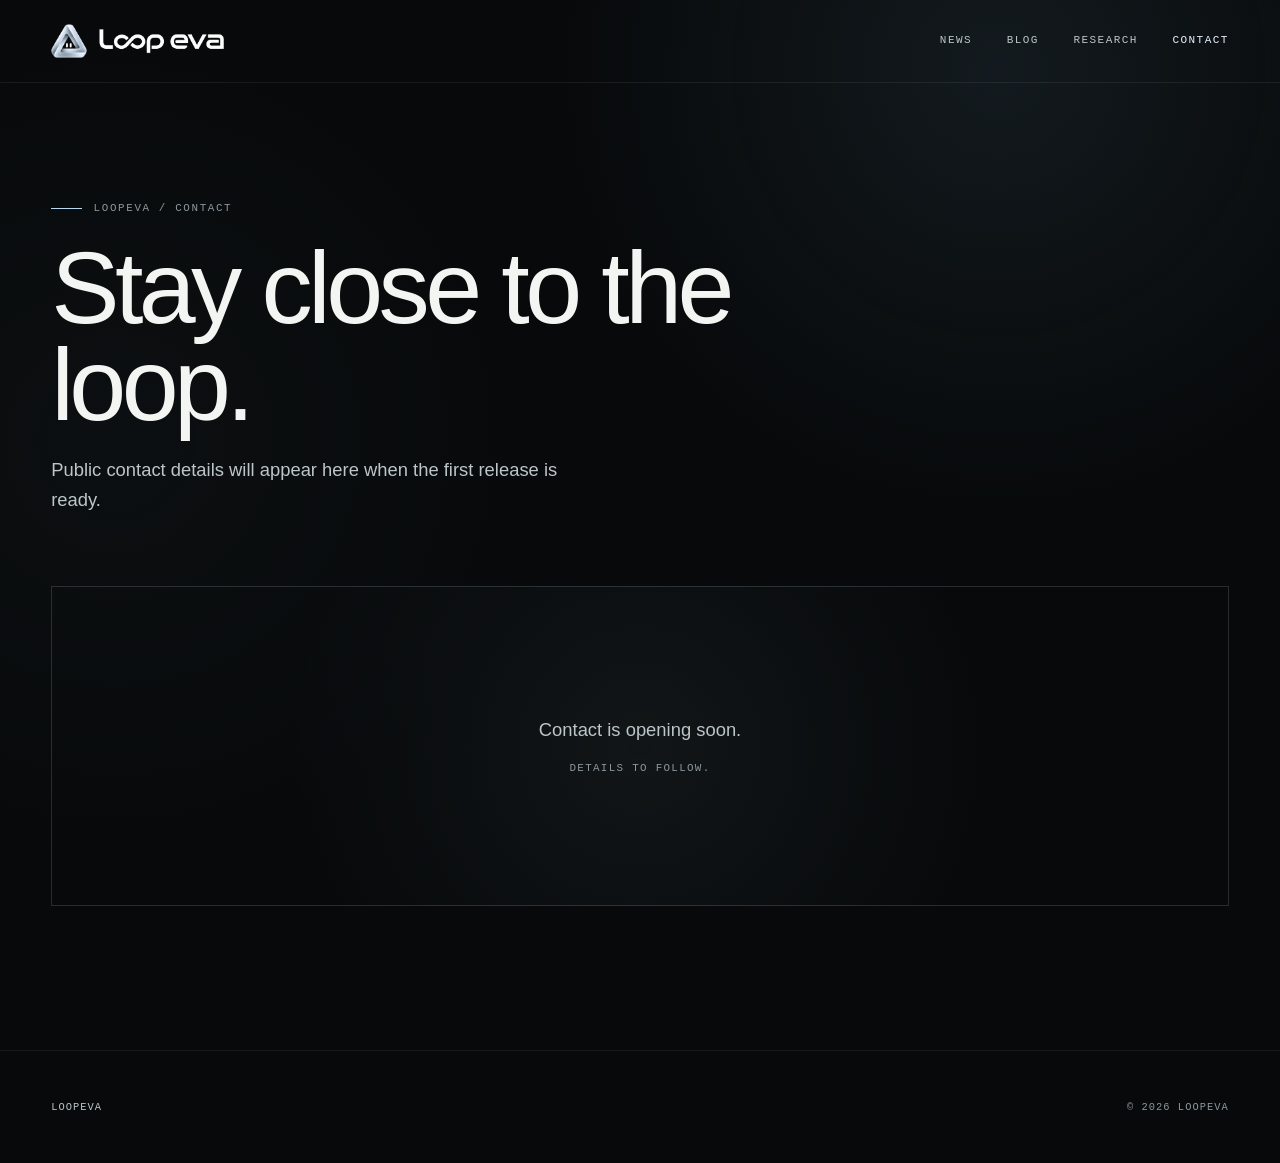
==== contact/index.html @ a13ce144 "Build initial LoopEva website" ====
<!doctype html>
<html lang="en">
  <head>
    <meta charset="utf-8" />
    <meta name="viewport" content="width=device-width, initial-scale=1" />
    <meta name="description" content="Contact LoopEva." />
    <title>Contact — LoopEva</title>
    <link rel="icon" type="image/png" href="../assets/loopeva-mark.png" />
    <link rel="stylesheet" href="../styles.css" />
  </head>
  <body>
    <header class="site-header">
      <div class="header-inner">
        <a class="brand" href="../" aria-label="LoopEva home"><img class="brand-icon" src="../assets/loopeva-mark.png" alt="" width="836" height="770" /><img class="brand-wordmark" src="../assets/loopeva-wordmark.png" alt="LoopEva" width="808" height="158" /></a>
        <button class="menu-toggle" type="button" aria-expanded="false" aria-controls="site-nav">Menu</button>
        <nav class="site-nav" id="site-nav" aria-label="Primary navigation">
          <a href="../#news">News</a>
          <a href="../blog/">Blog</a>
          <a href="../research/">Research</a>
          <a href="./" aria-current="page">Contact</a>
        </nav>
      </div>
    </header>

    <main class="page-shell">
      <section class="page-intro">
        <div class="eyebrow">LoopEva / Contact</div>
        <h1>Stay close to the loop.</h1>
        <p>Public contact details will appear here when the first release is ready.</p>
      </section>
      <section class="contact-empty" aria-label="Contact information coming soon">
        <div>
          <p>Contact is opening soon.</p>
          <small>Details to follow.</small>
        </div>
      </section>
    </main>

    <footer class="site-footer">
      <div class="site-footer-inner">
        <p class="footer-mark">LoopEva</p>
        <p>© <span data-year>2026</span> LoopEva</p>
      </div>
    </footer>
    <script src="../script.js"></script>
  </body>
</html>
---- styles.css ----
:root {
  --bg: #07090a;
  --surface: #0c1012;
  --surface-strong: #101518;
  --text: #f3f5f3;
  --muted: #8c989d;
  --muted-strong: #bcc5c8;
  --line: rgba(213, 224, 227, 0.16);
  --line-soft: rgba(213, 224, 227, 0.08);
  --accent: #b8d9f2;
  --accent-bright: #e5f3ff;
  --max-width: 1180px;
  --page-pad: clamp(1.35rem, 4vw, 4.5rem);
  --sans: "Helvetica Neue", Helvetica, Arial, ui-sans-serif, system-ui, sans-serif;
  --mono: "SFMono-Regular", "Roboto Mono", "Cascadia Code", Consolas, monospace;
}

* {
  box-sizing: border-box;
}

html {
  background: var(--bg);
  color-scheme: dark;
  scroll-behavior: smooth;
}

body {
  min-width: 320px;
  margin: 0;
  background:
    radial-gradient(circle at 78% 6%, rgba(93, 127, 153, 0.14), transparent 28rem),
    radial-gradient(circle at 9% 38%, rgba(65, 84, 98, 0.09), transparent 26rem),
    var(--bg);
  color: var(--text);
  font-family: var(--sans);
  font-size: 16px;
  line-height: 1.6;
  -webkit-font-smoothing: antialiased;
}

body::before {
  position: fixed;
  z-index: -1;
  inset: 0;
  pointer-events: none;
  background-image:
    linear-gradient(rgba(255, 255, 255, 0.018) 1px, transparent 1px),
    linear-gradient(90deg, rgba(255, 255, 255, 0.018) 1px, transparent 1px);
  background-size: 72px 72px;
  mask-image: linear-gradient(to bottom, black, transparent 68%);
  content: "";
}

::selection {
  background: rgba(184, 217, 242, 0.3);
  color: var(--text);
}

a {
  color: inherit;
  text-decoration: none;
}

img {
  display: block;
  max-width: 100%;
}

button,
a {
  -webkit-tap-highlight-color: transparent;
}

.site-header {
  position: relative;
  z-index: 10;
  border-bottom: 1px solid var(--line-soft);
}

.header-inner,
.page-shell,
.site-footer-inner {
  width: min(calc(100% - (var(--page-pad) * 2)), var(--max-width));
  margin: 0 auto;
}

.header-inner {
  display: flex;
  min-height: 82px;
  align-items: center;
  justify-content: space-between;
  gap: 2rem;
}

.brand {
  display: inline-flex;
  align-items: center;
  flex-shrink: 0;
  gap: 0.65rem;
}

.brand .brand-icon {
  width: 36px;
  height: auto;
}

.brand .brand-wordmark {
  width: 128px;
  height: auto;
}

.site-nav {
  display: flex;
  align-items: center;
  gap: clamp(1rem, 2.7vw, 2.6rem);
}

.site-nav a,
.menu-toggle {
  color: var(--muted-strong);
  font-family: var(--mono);
  font-size: 0.69rem;
  letter-spacing: 0.13em;
  text-transform: uppercase;
  transition: color 180ms ease;
}

.site-nav a:hover,
.site-nav a[aria-current="page"] {
  color: var(--accent-bright);
}

.menu-toggle {
  display: none;
  border: 0;
  padding: 0.4rem 0;
  background: transparent;
  cursor: pointer;
}

.page-shell {
  padding-bottom: 9rem;
}

.hero {
  display: grid;
  min-height: min(780px, calc(100vh - 82px));
  grid-template-columns: minmax(0, 1.1fr) minmax(280px, 0.9fr);
  align-items: center;
  gap: clamp(2rem, 6vw, 8rem);
  padding: clamp(5rem, 12vh, 10rem) 0 clamp(5rem, 11vh, 9rem);
}

.eyebrow,
.section-index,
.meta,
.card-kicker {
  color: var(--muted);
  font-family: var(--mono);
  font-size: 0.68rem;
  letter-spacing: 0.15em;
  line-height: 1.5;
  text-transform: uppercase;
}

.eyebrow {
  display: flex;
  align-items: center;
  gap: 0.75rem;
}

.eyebrow::before {
  width: 1.9rem;
  height: 1px;
  background: var(--accent);
  content: "";
}

h1,
h2,
h3,
p {
  margin-top: 0;
}

h1,
h2,
h3 {
  font-weight: 400;
  letter-spacing: -0.045em;
}

.hero h1 {
  max-width: 760px;
  margin: 1.65rem 0 1.8rem;
  font-size: clamp(4rem, 9vw, 8.6rem);
  line-height: 0.91;
}

.hero h1 span {
  color: var(--muted-strong);
}

.hero-lede {
  max-width: 30rem;
  margin-bottom: 0;
  color: var(--muted-strong);
  font-size: clamp(1.08rem, 1.7vw, 1.35rem);
  line-height: 1.5;
}

.hero-visual {
  display: flex;
  width: min(100%, 430px);
  margin-inline: auto;
  flex-direction: column;
  align-items: center;
}

.hero-emblem {
  position: relative;
  width: 100%;
  aspect-ratio: 1;
}

.hero-emblem::before {
  position: absolute;
  top: 12%;
  left: 11%;
  width: 78%;
  height: 78%;
  border: 1px solid rgba(184, 217, 242, 0.12);
  border-radius: 50%;
  background: radial-gradient(circle, rgba(184, 217, 242, 0.035), transparent 70%);
  content: "";
  pointer-events: none;
}

.hero-mark {
  position: absolute;
  top: 14%;
  left: 13%;
  width: 74%;
  height: auto;
  filter: drop-shadow(0 1.4rem 2.2rem rgba(125, 168, 198, 0.12));
}

.hero-corner {
  position: absolute;
  transform: translateX(-50%);
  color: var(--muted-strong);
  font-family: var(--mono);
  font-size: clamp(0.56rem, 0.9vw, 0.67rem);
  letter-spacing: 0.12em;
  text-transform: uppercase;
}

.hero-corner-top { top: 3%; left: 50%; }
.hero-corner-left { top: 88%; left: 19%; }
.hero-corner-right { top: 88%; left: 81%; }

.hero-wordmark {
  width: 64%;
  height: auto;
  margin-top: 0.6rem;
}

.section {
  padding: clamp(4.5rem, 10vw, 9rem) 0;
  border-top: 1px solid var(--line-soft);
}

.section-heading {
  display: flex;
  align-items: baseline;
  justify-content: space-between;
  gap: 1.5rem;
  margin-bottom: 2.5rem;
}

.section-heading h2 {
  margin: 0;
  font-size: clamp(2.25rem, 4.5vw, 4.4rem);
  line-height: 1;
}

.section-heading p {
  max-width: 22rem;
  margin: 0;
  color: var(--muted);
  font-size: 0.9rem;
}

.empty-state {
  display: grid;
  min-height: 185px;
  place-items: center start;
  padding: 2.25rem;
  border: 1px solid var(--line);
  background: linear-gradient(120deg, rgba(255, 255, 255, 0.028), rgba(255, 255, 255, 0.008));
}

.empty-state p {
  margin: 0;
  color: var(--muted-strong);
}

.empty-state small {
  display: block;
  margin-top: 0.45rem;
  color: var(--muted);
  font-family: var(--mono);
  font-size: 0.68rem;
  letter-spacing: 0.1em;
  text-transform: uppercase;
}

.arrow {
  padding-bottom: 1.4rem;
  color: var(--accent);
  font-size: 1.4rem;
}

.page-intro {
  max-width: 56rem;
  padding: clamp(6rem, 13vh, 10rem) 0 clamp(4rem, 8vh, 7rem);
}

.page-intro h1 {
  margin: 1.5rem 0 1.4rem;
  font-size: clamp(3.7rem, 8vw, 7.8rem);
  line-height: 0.94;
}

.page-intro p {
  max-width: 35rem;
  margin-bottom: 0;
  color: var(--muted-strong);
  font-size: 1.15rem;
}

.post-list {
  border-top: 1px solid var(--line);
}

.post-card {
  display: grid;
  grid-template-columns: 0.9fr 2fr auto;
  gap: 2rem;
  align-items: end;
  padding: 2rem 0;
  border-bottom: 1px solid var(--line);
  transition: color 180ms ease;
}

.post-card:hover h2 {
  color: var(--accent-bright);
}

.post-card h2 {
  margin: 0;
  font-size: clamp(1.75rem, 3vw, 3rem);
  line-height: 1;
  transition: color 180ms ease;
}

.post-card p {
  max-width: 33rem;
  margin: 0;
  color: var(--muted);
}

.post-card .arrow {
  padding-bottom: 0;
}

.article {
  --article-width: 960px;
  width: 100%;
  padding-bottom: 6rem;
}

.article-header {
  max-width: var(--article-width);
  margin-inline: auto;
  padding: clamp(6rem, 13vh, 10rem) 0 4.5rem;
}

.article-header h1 {
  max-width: 60rem;
  margin: 1.5rem 0;
  font-size: clamp(3.8rem, 8vw, 7.5rem);
  line-height: 0.92;
}

.article-dek {
  max-width: 48rem;
  margin: 0;
  color: var(--muted-strong);
  font-size: clamp(1.15rem, 2vw, 1.45rem);
  line-height: 1.45;
}

.article-body {
  border-top: 1px solid var(--line);
  padding-top: 3rem;
}

.article-body > p,
.roadmap-note {
  max-width: var(--article-width);
  margin-inline: auto;
  margin-bottom: 2.3rem;
  color: #d5dcde;
  font-size: 1.18rem;
  line-height: 1.75;
}

.article-body > p:first-child::first-letter {
  float: left;
  margin: 0.2rem 0.55rem 0 0;
  color: var(--accent-bright);
  font-size: 4.2rem;
  line-height: 0.8;
}

.loop-figure {
  margin: 3.5rem 0;
}

.loop-figure-frame {
  padding: clamp(1rem, 3vw, 2.5rem);
  border: 1px solid var(--line);
  background: var(--surface);
}

.loop-figure-header {
  display: flex;
  align-items: center;
  justify-content: space-between;
  flex-wrap: wrap;
  gap: 0.5rem 1rem;
}

.loop-diagram {
  position: relative;
  height: 432px;
}

.flow-connections {
  position: absolute;
  inset: 0;
  width: 100%;
  height: 100%;
  overflow: visible;
  fill: none;
}

.flow-connections-narrow {
  display: none;
}

.flow-tracks > path {
  stroke: #667b86;
  stroke-width: 1.3;
  vector-effect: non-scaling-stroke;
}

.flow-tracks .flow-track-fast { stroke: #827250; }
.flow-tracks .flow-track-slow { stroke: #54768f; }

.flow-pulse {
  stroke: var(--accent-bright);
  stroke-width: 2.4;
  stroke-linecap: round;
  stroke-dasharray: 5 95;
  animation: flow-forward 3.5s linear infinite;
}

.flow-pulse-data {
  stroke: #b1d1ba;
}

.flow-pulse-policy {
  stroke: #dcc39b;
  animation-delay: -1.5s;
}

.flow-pulse-fast {
  stroke: #dcc39b;
  animation-duration: 2.4s;
  animation-delay: -0.6s;
}

.flow-pulse-slow {
  stroke: var(--accent);
  animation-duration: 9s;
  animation-delay: -3s;
}

@keyframes flow-forward {
  to { stroke-dashoffset: -100; }
}

.flow-node {
  position: absolute;
  top: 72px;
  display: flex;
  width: 26%;
  height: 160px;
  flex-direction: column;
  align-items: center;
  justify-content: center;
  border: 1px solid var(--node-line);
  border-radius: 3px;
  background: var(--node-bg);
  text-align: center;
}

.flow-node-skill {
  --node-line: #384e40;
  --node-bg: #121c17;
  --node-accent: #b1d1ba;
  left: 2%;
}

.flow-node-looper {
  --node-line: #534834;
  --node-bg: #1d1b16;
  --node-accent: #dcc39b;
  left: 37%;
}

.flow-node-os {
  --node-line: #374c5d;
  --node-bg: #111c24;
  --node-accent: var(--accent);
  left: 72%;
}

.flow-stage {
  color: var(--node-accent);
  font: 0.65rem var(--mono);
  letter-spacing: 0.12em;
  text-transform: uppercase;
}

.flow-name {
  margin-top: 0.65rem;
  font-size: clamp(1.65rem, 2.7vw, 2.1rem);
  letter-spacing: -0.04em;
  line-height: 1.25;
}

.flow-purpose {
  max-width: calc(100% - 1rem);
  margin-top: 0.45rem;
  color: var(--muted-strong);
  font-size: 0.85rem;
}

.flow-label {
  position: absolute;
  top: 120px;
  transform: translateX(-50%);
  color: var(--muted-strong);
  font: 0.65rem var(--mono);
  white-space: nowrap;
}

.flow-label-data { left: 32.5%; }
.flow-label-policy { left: 67.5%; }
.flow-label-fast { top: 314px; left: 67.5%; color: #dcc39b; }
.flow-label-slow { top: 386px; left: 67.5%; color: var(--accent); }

.loop-figure figcaption {
  max-width: var(--article-width);
  margin: 1rem auto 0;
  color: var(--muted);
  font-size: 0.85rem;
  line-height: 1.6;
}

.loop-figure figcaption span {
  color: var(--muted-strong);
}

.roadmap-notes {
  max-width: var(--article-width);
  margin: 0 auto;
}

.roadmap-label {
  margin-right: 0.45em;
  white-space: nowrap;
}

.roadmap-label-skill { color: #b1d1ba; }
.roadmap-label-looper { color: #dcc39b; }
.roadmap-label-os { color: var(--accent); }

.roadmap-note strong {
  color: var(--text);
  font-weight: 600;
}

@media (max-width: 860px) {
  .loop-diagram { height: 700px; }
  .flow-connections-wide { display: none; }
  .flow-connections-narrow { display: block; }

  .flow-node {
    left: 0;
    width: 76%;
    height: 164px;
  }

  .flow-node-skill { top: 24px; }
  .flow-node-looper { top: 268px; }
  .flow-node-os { top: 512px; }
  .flow-name { font-size: 2rem; }

  .flow-label-data,
  .flow-label-policy {
    left: calc(38% + 1rem);
    transform: none;
  }

  .flow-label-data { top: 220px; }
  .flow-label-policy { top: 464px; }
  .flow-label-fast,
  .flow-label-slow {
    top: 396px;
    writing-mode: vertical-rl;
    transform: rotate(180deg);
  }

  .flow-label-fast { left: 78%; }
  .flow-label-slow { left: 90%; }
}

.research-groups {
  display: grid;
  gap: 4.5rem;
}

.research-group {
  display: grid;
  grid-template-columns: minmax(130px, 0.6fr) minmax(0, 2fr);
  gap: 2.5rem;
  padding-top: 2rem;
  border-top: 1px solid var(--line);
}

.research-group h2 {
  margin: 0;
  font-size: clamp(1.8rem, 3vw, 3rem);
}

.research-group-body {
  display: grid;
  gap: 1rem;
}

.research-empty,
.research-release {
  min-height: 145px;
  padding: 1.5rem;
  border: 1px solid var(--line);
  background: rgba(255, 255, 255, 0.018);
}

.research-empty p {
  margin: 0;
  color: var(--muted);
}

.research-release {
  display: flex;
  flex-direction: column;
  justify-content: space-between;
  gap: 2rem;
}

.research-release h3 {
  margin: 0.45rem 0 0;
  font-size: 1.75rem;
}

.research-release footer {
  display: flex;
  align-items: center;
  justify-content: space-between;
  gap: 1rem;
  color: var(--muted);
  font-family: var(--mono);
  font-size: 0.68rem;
  letter-spacing: 0.12em;
  text-transform: uppercase;
}

.status {
  color: var(--accent);
}

.contact-empty {
  display: grid;
  min-height: 320px;
  place-items: center;
  border: 1px solid var(--line);
  background: radial-gradient(circle at center, rgba(184, 217, 242, 0.06), transparent 58%);
  text-align: center;
}

.contact-empty p {
  max-width: 24rem;
  margin: 0 auto;
  color: var(--muted-strong);
  font-size: 1.15rem;
}

.contact-empty small {
  display: block;
  margin-top: 1rem;
  color: var(--muted);
  font-family: var(--mono);
  font-size: 0.68rem;
  letter-spacing: 0.12em;
  text-transform: uppercase;
}

.site-footer {
  border-top: 1px solid var(--line-soft);
}

.site-footer-inner {
  display: flex;
  min-height: 112px;
  align-items: center;
  justify-content: space-between;
  gap: 1.5rem;
  color: var(--muted);
  font-family: var(--mono);
  font-size: 0.65rem;
  letter-spacing: 0.1em;
  text-transform: uppercase;
}

.site-footer p {
  margin: 0;
}

.footer-mark {
  color: var(--muted-strong);
}

:focus-visible {
  outline: 2px solid var(--accent);
  outline-offset: 5px;
}

@media (max-width: 760px) {
  .header-inner {
    min-height: 72px;
  }

  .brand { gap: 0.5rem; }
  .brand .brand-icon { width: 30px; }
  .brand .brand-wordmark { width: 114px; }

  .menu-toggle {
    display: block;
  }

  .site-nav {
    display: none;
    position: absolute;
    top: calc(100% + 1px);
    right: var(--page-pad);
    left: var(--page-pad);
    flex-direction: column;
    align-items: stretch;
    gap: 0;
    padding: 0.55rem 1rem;
    border: 1px solid var(--line);
    background: rgba(7, 9, 10, 0.97);
    box-shadow: 0 1rem 3rem rgba(0, 0, 0, 0.3);
  }

  .site-nav.is-open {
    display: flex;
  }

  .site-nav a {
    padding: 0.9rem 0;
    border-bottom: 1px solid var(--line-soft);
  }

  .site-nav a:last-child {
    border-bottom: 0;
  }

  .hero {
    min-height: auto;
    grid-template-columns: 1fr;
    gap: 3.5rem;
    padding-top: 5.5rem;
  }

  .hero h1 {
    font-size: clamp(3.9rem, 19vw, 6.5rem);
  }

  .hero-visual {
    width: min(100%, 360px);
  }

  .section-heading {
    display: block;
  }

  .section-heading p {
    margin-top: 1rem;
  }

  .post-card {
    grid-template-columns: 1fr auto;
    gap: 1rem;
  }

  .post-card .meta,
  .post-card p {
    grid-column: 1 / -1;
  }

  .research-group {
    grid-template-columns: 1fr;
    gap: 1.25rem;
  }

  .site-footer-inner {
    min-height: 92px;
    align-items: flex-start;
    flex-direction: column;
    justify-content: center;
    gap: 0.55rem;
  }
}

@media (prefers-reduced-motion: reduce) {
  .flow-pulse { display: none; animation: none; }

  *,
  *::before,
  *::after {
    scroll-behavior: auto !important;
    transition-duration: 0.01ms !important;
  }
}
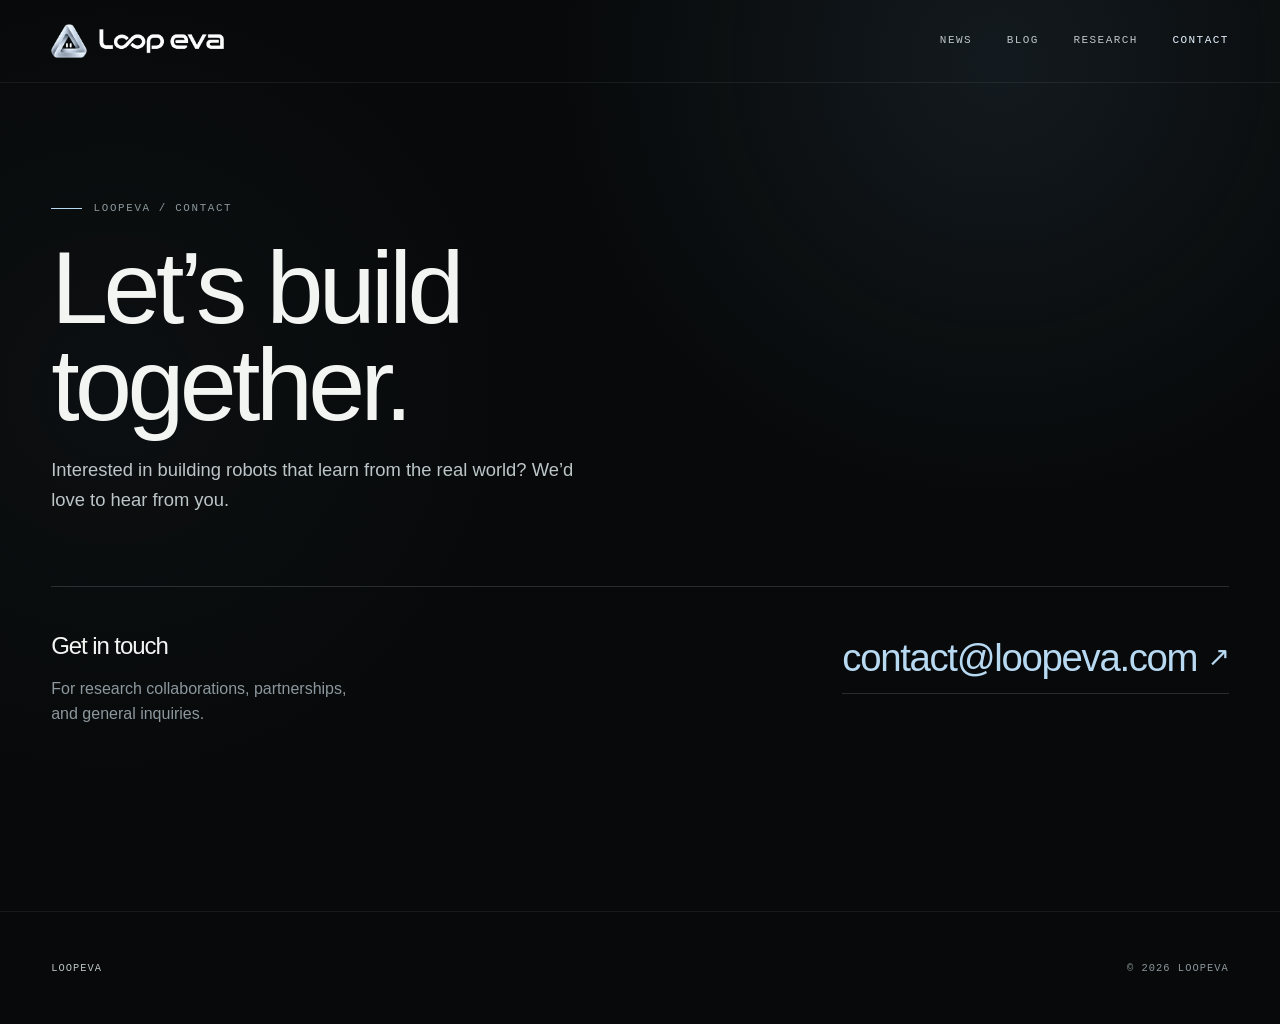
==== commit 9f2c1158: "Unify release feed and update research and contact pages" ====
--- a/contact/index.html
+++ b/contact/index.html
@@ -3,7 +3,7 @@
   <head>
     <meta charset="utf-8" />
     <meta name="viewport" content="width=device-width, initial-scale=1" />
-    <meta name="description" content="Contact LoopEva." />
+    <meta name="description" content="Get in touch with LoopEva for research collaborations, partnerships, and general inquiries at contact@loopeva.com." />
     <title>Contact — LoopEva</title>
     <link rel="icon" type="image/png" href="../assets/loopeva-mark.png" />
     <link rel="stylesheet" href="../styles.css" />
@@ -25,14 +25,15 @@
     <main class="page-shell">
       <section class="page-intro">
         <div class="eyebrow">LoopEva / Contact</div>
-        <h1>Stay close to the loop.</h1>
-        <p>Public contact details will appear here when the first release is ready.</p>
+        <h1>Let’s build<br />together.</h1>
+        <p>Interested in building robots that learn from the real world? We’d love to hear from you.</p>
       </section>
-      <section class="contact-empty" aria-label="Contact information coming soon">
+      <section class="contact-details" aria-labelledby="contact-email-title">
         <div>
-          <p>Contact is opening soon.</p>
-          <small>Details to follow.</small>
+          <h2 id="contact-email-title">Get in touch</h2>
+          <p>For research collaborations, partnerships,<br />and general inquiries.</p>
         </div>
+        <a class="contact-email" href="mailto:contact@loopeva.com">contact@loopeva.com<span aria-hidden="true">↗</span></a>
       </section>
     </main>
 
--- a/styles.css
+++ b/styles.css
@@ -153,7 +153,6 @@
 }
 
 .eyebrow,
-.section-index,
 .meta,
 .card-kicker {
   color: var(--muted);
@@ -266,53 +265,47 @@
   margin-top: 0.6rem;
 }
 
-.section {
-  padding: clamp(4.5rem, 10vw, 9rem) 0;
-  border-top: 1px solid var(--line-soft);
-}
-
-.section-heading {
-  display: flex;
-  align-items: baseline;
-  justify-content: space-between;
-  gap: 1.5rem;
-  margin-bottom: 2.5rem;
-}
-
-.section-heading h2 {
+.release-feed {
+  display: grid;
+  grid-template-columns: minmax(0, 1fr);
+  gap: clamp(3rem, 7vw, 7rem);
+  padding-top: 1rem;
+}
+
+.release-media {
+  width: 100%;
+  aspect-ratio: 16 / 9;
+  overflow: hidden;
+  border: 1px solid var(--line);
+  background: var(--surface);
+}
+
+.release-media video {
+  display: block;
+  width: 100%;
+  height: 100%;
+  object-fit: contain;
+}
+
+.release-placeholder {
+  display: grid;
+  padding: 2rem;
+  place-items: center;
+  text-align: center;
+}
+
+.release-placeholder h2 {
+  margin: 0 0 0.85rem;
+  font-size: clamp(2.5rem, 7vw, 6.25rem);
+  line-height: 1;
+}
+
+.release-status {
   margin: 0;
-  font-size: clamp(2.25rem, 4.5vw, 4.4rem);
-  line-height: 1;
-}
-
-.section-heading p {
-  max-width: 22rem;
-  margin: 0;
-  color: var(--muted);
-  font-size: 0.9rem;
-}
-
-.empty-state {
-  display: grid;
-  min-height: 185px;
-  place-items: center start;
-  padding: 2.25rem;
-  border: 1px solid var(--line);
-  background: linear-gradient(120deg, rgba(255, 255, 255, 0.028), rgba(255, 255, 255, 0.008));
-}
-
-.empty-state p {
-  margin: 0;
-  color: var(--muted-strong);
-}
-
-.empty-state small {
-  display: block;
-  margin-top: 0.45rem;
-  color: var(--muted);
+  color: var(--accent);
   font-family: var(--mono);
   font-size: 0.68rem;
-  letter-spacing: 0.1em;
+  letter-spacing: 0.15em;
   text-transform: uppercase;
 }
 
@@ -663,7 +656,6 @@
   gap: 1rem;
 }
 
-.research-empty,
 .research-release {
   min-height: 145px;
   padding: 1.5rem;
@@ -671,7 +663,8 @@
   background: rgba(255, 255, 255, 0.018);
 }
 
-.research-empty p {
+.research-coming-soon {
+  align-self: center;
   margin: 0;
   color: var(--muted);
 }
@@ -704,30 +697,45 @@
   color: var(--accent);
 }
 
-.contact-empty {
-  display: grid;
-  min-height: 320px;
-  place-items: center;
-  border: 1px solid var(--line);
-  background: radial-gradient(circle at center, rgba(184, 217, 242, 0.06), transparent 58%);
-  text-align: center;
-}
-
-.contact-empty p {
-  max-width: 24rem;
-  margin: 0 auto;
-  color: var(--muted-strong);
-  font-size: 1.15rem;
-}
-
-.contact-empty small {
-  display: block;
-  margin-top: 1rem;
+.contact-details {
+  display: flex;
+  align-items: flex-start;
+  justify-content: space-between;
+  gap: 2rem;
+  padding: 2.5rem 0;
+  border-top: 1px solid var(--line);
+}
+
+.contact-details h2 {
+  margin-bottom: 0.65rem;
+  font-size: 1.5rem;
+}
+
+.contact-details p {
+  margin: 0;
   color: var(--muted);
-  font-family: var(--mono);
-  font-size: 0.68rem;
-  letter-spacing: 0.12em;
-  text-transform: uppercase;
+}
+
+.contact-email {
+  display: inline-flex;
+  min-height: 44px;
+  align-items: center;
+  gap: 0.65rem;
+  padding-bottom: 0.25rem;
+  border-bottom: 1px solid var(--line);
+  color: var(--accent);
+  font-size: clamp(1.25rem, 3vw, 2.4rem);
+  letter-spacing: -0.035em;
+  transition: color 180ms ease, border-color 180ms ease;
+}
+
+.contact-email span {
+  font-size: 0.7em;
+}
+
+.contact-email:hover {
+  border-color: var(--accent);
+  color: var(--accent-bright);
 }
 
 .site-footer {
@@ -816,14 +824,6 @@
     width: min(100%, 360px);
   }
 
-  .section-heading {
-    display: block;
-  }
-
-  .section-heading p {
-    margin-top: 1rem;
-  }
-
   .post-card {
     grid-template-columns: 1fr auto;
     gap: 1rem;
@@ -837,6 +837,10 @@
   .research-group {
     grid-template-columns: 1fr;
     gap: 1.25rem;
+  }
+
+  .contact-details {
+    flex-direction: column;
   }
 
   .site-footer-inner {
